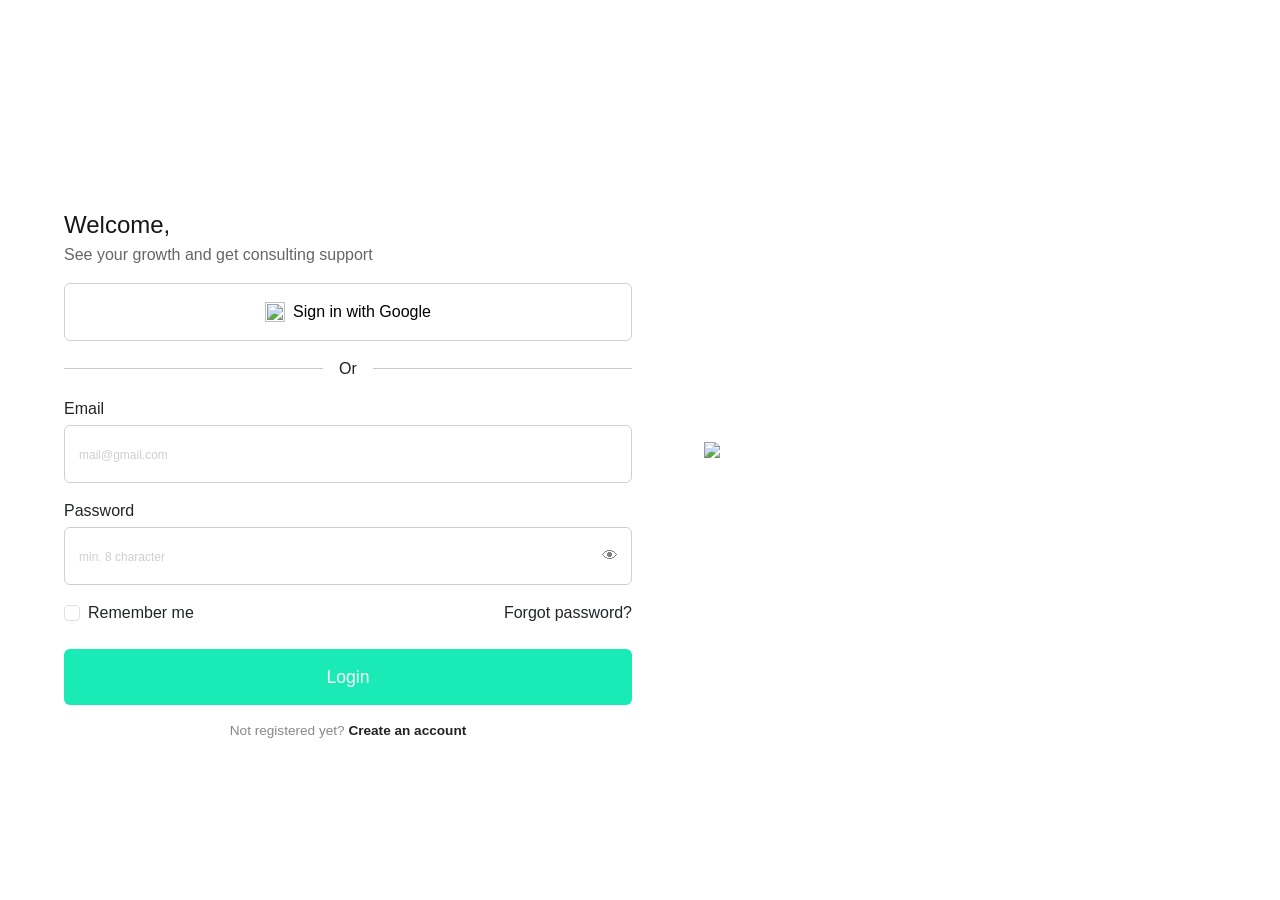
==== index.html @ 7a5b1ac5 "Add files via upload" ====
<!DOCTYPE html>
<html lang="en">
<head>
  <meta charset="UTF-8">
  <meta name="viewport" content="width=device-width, initial-scale=1.0">
  <title>Blazers.io</title>
  <link href="https://cdn.jsdelivr.net/npm/bootstrap@5.3.3/dist/css/bootstrap.min.css" rel="stylesheet">
  <link rel="stylesheet" href="style.css">
  
</head>
<body class="min-vh-100 d-flex align-items-stretch">

  
  <div class="col-md-6 d-flex align-items-center ps-5 ms-3 pe-4">
    <div class="w-100">

      <p class="fs-4 mt-5 mb-0" style="color: #161616;">Welcome,</p>
      <p class="mb-0 fw-normal" style="color: #666666;">See your growth and get consulting support</p>

      <button  class="mt-3 w-100 py-3 d-flex align-items-center justify-content-center gap-2"
        style="font-size:16px; background-color: white; border: 1px solid #CFCFCF; border-radius: 6px;">
        <img src="https://developers.google.com/identity/images/g-logo.png" alt="" style="width:20px; height:20px;">
        Sign in with Google
      </button>

      <div class="d-flex align-items-center py-3">
        <hr class="flex-grow-1 m-0">
        <span class="mx-3" style="font-size:16px;color:#222327;">Or</span>
        <hr class="flex-grow-1 m-0">
      </div>

      <label class="form-label mb-1" style="font: size 16px;">Email</label>
      <input type="email" class="form-control py-3 mb-3" placeholder="mail@gmail.com" style="padding:12px 14px; border:1px solid #CFCFCF ; border-radius:6px;">

      <label class="form-label  mb-1" style="font-size:16px;">Password</label>
      <div class="position-relative mb-3">
        <input type="password" class="form-control py-3 pe-5" placeholder="min. 8 character" style="padding:12px 14px;border:1px solid #CFCFCF;border-radius:6px;">
        <span style="position:absolute;right:14px;top:50%;transform:translateY(-50%);cursor:pointer;color:#828181;font-size:16px;">&#128065;</span>
      </div>

      <div class="d-flex justify-content-between align-items-center mb-4">
        <div class="form-check mb-0">
          <input class="form-check-input" type="checkbox" id="remember">
          <label class="form-check-label" for="remember" style="font-size:16px;">Remember me</label>
        </div>
        <span style="font-size:16px;cursor:pointer;">Forgot password?</span>
      </div>

      <button class="btn w-100" style="background-color:#1AEBB6;color:#fff;height:56px;font-size:1.1rem;font-weight:500;border-radius:6px;">Login</button>

      <p class="text-center mt-3 mb-0" style="font-size:0.85rem;color:#888;">
        Not registered yet?
        <span style="font-weight:700;color:#222;cursor:pointer;">Create an account</span>
      </p>

    </div>
  </div>

  <div class="col-md-6 d-flex p-4">
    <div class="lex-grow-1 d-flex align-items-center justify-content-center p-4">
      <img src="images/Group 168.png" class="img-fluid" alt=" ">
    </div>
  </div>

  <script src="https://cdn.jsdelivr.net/npm/bootstrap@5.3.3/dist/js/bootstrap.bundle.min.js"></script>
</body>
</html>
---- style.css ----
* {
      font-family: 'Open Sans', sans-serif !important;
}


    html, body {
      height: 100%;
      margin: 0;
      overflow-x: hidden;
      background: #fff;
      font-family: 'Open Sans', sans-serif;
      font-weight: 400;
      
    }
 .form-control::placeholder {
         color: #CFCFCF;
          font-size: 12px; 
        }
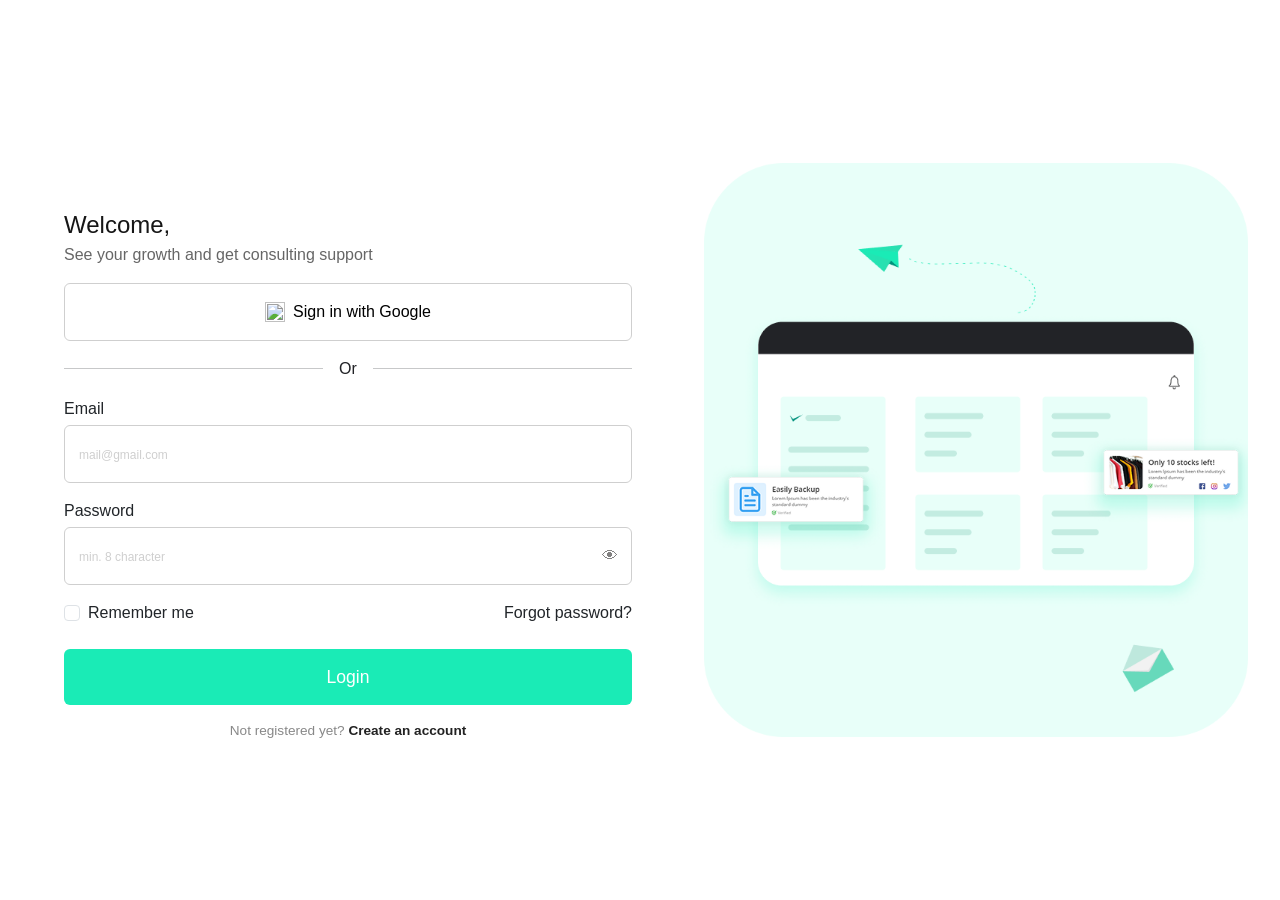
==== commit b11ac938: "tested" ====
--- a/index.html
+++ b/index.html
@@ -1,67 +1,67 @@
-<!DOCTYPE html>
-<html lang="en">
-<head>
-  <meta charset="UTF-8">
-  <meta name="viewport" content="width=device-width, initial-scale=1.0">
-  <title>Blazers.io</title>
-  <link href="https://cdn.jsdelivr.net/npm/bootstrap@5.3.3/dist/css/bootstrap.min.css" rel="stylesheet">
-  <link rel="stylesheet" href="style.css">
-  
-</head>
-<body class="min-vh-100 d-flex align-items-stretch">
-
-  
-  <div class="col-md-6 d-flex align-items-center ps-5 ms-3 pe-4">
-    <div class="w-100">
-
-      <p class="fs-4 mt-5 mb-0" style="color: #161616;">Welcome,</p>
-      <p class="mb-0 fw-normal" style="color: #666666;">See your growth and get consulting support</p>
-
-      <button  class="mt-3 w-100 py-3 d-flex align-items-center justify-content-center gap-2"
-        style="font-size:16px; background-color: white; border: 1px solid #CFCFCF; border-radius: 6px;">
-        <img src="https://developers.google.com/identity/images/g-logo.png" alt="" style="width:20px; height:20px;">
-        Sign in with Google
-      </button>
-
-      <div class="d-flex align-items-center py-3">
-        <hr class="flex-grow-1 m-0">
-        <span class="mx-3" style="font-size:16px;color:#222327;">Or</span>
-        <hr class="flex-grow-1 m-0">
-      </div>
-
-      <label class="form-label mb-1" style="font: size 16px;">Email</label>
-      <input type="email" class="form-control py-3 mb-3" placeholder="mail@gmail.com" style="padding:12px 14px; border:1px solid #CFCFCF ; border-radius:6px;">
-
-      <label class="form-label  mb-1" style="font-size:16px;">Password</label>
-      <div class="position-relative mb-3">
-        <input type="password" class="form-control py-3 pe-5" placeholder="min. 8 character" style="padding:12px 14px;border:1px solid #CFCFCF;border-radius:6px;">
-        <span style="position:absolute;right:14px;top:50%;transform:translateY(-50%);cursor:pointer;color:#828181;font-size:16px;">&#128065;</span>
-      </div>
-
-      <div class="d-flex justify-content-between align-items-center mb-4">
-        <div class="form-check mb-0">
-          <input class="form-check-input" type="checkbox" id="remember">
-          <label class="form-check-label" for="remember" style="font-size:16px;">Remember me</label>
-        </div>
-        <span style="font-size:16px;cursor:pointer;">Forgot password?</span>
-      </div>
-
-      <button class="btn w-100" style="background-color:#1AEBB6;color:#fff;height:56px;font-size:1.1rem;font-weight:500;border-radius:6px;">Login</button>
-
-      <p class="text-center mt-3 mb-0" style="font-size:0.85rem;color:#888;">
-        Not registered yet?
-        <span style="font-weight:700;color:#222;cursor:pointer;">Create an account</span>
-      </p>
-
-    </div>
-  </div>
-
-  <div class="col-md-6 d-flex p-4">
-    <div class="lex-grow-1 d-flex align-items-center justify-content-center p-4">
-      <img src="images/Group 168.png" class="img-fluid" alt=" ">
-    </div>
-  </div>
-
-  <script src="https://cdn.jsdelivr.net/npm/bootstrap@5.3.3/dist/js/bootstrap.bundle.min.js"></script>
-</body>
+<!DOCTYPE html>
+<html lang="en">
+<head>
+  <meta charset="UTF-8">
+  <meta name="viewport" content="width=device-width, initial-scale=1.0">
+  <title>Blazers.io</title>
+  <link href="https://cdn.jsdelivr.net/npm/bootstrap@5.3.3/dist/css/bootstrap.min.css" rel="stylesheet">
+  <link rel="stylesheet" href="style.css">
+  
+</head>
+<body class="min-vh-100 d-flex align-items-stretch">
+
+  
+  <div class="col-md-6 d-flex align-items-center ps-5 ms-3 pe-4">
+    <div class="w-100">
+
+      <p class="fs-4 mt-5 mb-0" style="color: #161616;">Welcome,</p>
+      <p class="mb-0 fw-normal" style="color: #666666;">See your growth and get consulting support</p>
+
+      <button  class="mt-3 w-100 py-3 d-flex align-items-center justify-content-center gap-2"
+        style="font-size:16px; background-color: white; border: 1px solid #CFCFCF; border-radius: 6px;">
+        <img src="https://developers.google.com/identity/images/g-logo.png" alt="" style="width:20px; height:20px;">
+        Sign in with Google
+      </button>
+
+      <div class="d-flex align-items-center py-3">
+        <hr class="flex-grow-1 m-0">
+        <span class="mx-3" style="font-size:16px;color:#222327;">Or</span>
+        <hr class="flex-grow-1 m-0">
+      </div>
+
+      <label class="form-label mb-1" style="font: size 16px;">Email</label>
+      <input type="email" class="form-control py-3 mb-3" placeholder="mail@gmail.com" style="padding:12px 14px; border:1px solid #CFCFCF ; border-radius:6px;">
+
+      <label class="form-label  mb-1" style="font-size:16px;">Password</label>
+      <div class="position-relative mb-3">
+        <input type="password" class="form-control py-3 pe-5" placeholder="min. 8 character" style="padding:12px 14px;border:1px solid #CFCFCF;border-radius:6px;">
+        <span style="position:absolute;right:14px;top:50%;transform:translateY(-50%);cursor:pointer;color:#828181;font-size:16px;">&#128065;</span>
+      </div>
+
+      <div class="d-flex justify-content-between align-items-center mb-4">
+        <div class="form-check mb-0">
+          <input class="form-check-input" type="checkbox" id="remember">
+          <label class="form-check-label" for="remember" style="font-size:16px;">Remember me</label>
+        </div>
+        <span style="font-size:16px;cursor:pointer;">Forgot password?</span>
+      </div>
+
+      <button class="btn w-100" style="background-color:#1AEBB6;color:#fff;height:56px;font-size:1.1rem;font-weight:500;border-radius:6px;">Login</button>
+
+      <p class="text-center mt-3 mb-0" style="font-size:0.85rem;color:#888;">
+        Not registered yet?
+        <span style="font-weight:700;color:#222;cursor:pointer;">Create an account</span>
+      </p>
+
+    </div>
+  </div>
+
+  <div class="col-md-6 d-flex p-4">
+    <div class="lex-grow-1 d-flex align-items-center justify-content-center p-4">
+      <img src="images/Group 168.png" class="img-fluid" alt=" ">
+    </div>
+  </div>
+
+  <script src="https://cdn.jsdelivr.net/npm/bootstrap@5.3.3/dist/js/bootstrap.bundle.min.js"></script>
+</body>
 </html>
--- a/style.css
+++ b/style.css
@@ -1,18 +1,18 @@
-* {
-      font-family: 'Open Sans', sans-serif !important;
-}
-
-
-    html, body {
-      height: 100%;
-      margin: 0;
-      overflow-x: hidden;
-      background: #fff;
-      font-family: 'Open Sans', sans-serif;
-      font-weight: 400;
-      
-    }
- .form-control::placeholder {
-         color: #CFCFCF;
-          font-size: 12px; 
-        }
+* {
+      font-family: 'Open Sans', sans-serif !important;
+}
+
+
+    html, body {
+      height: 100%;
+      margin: 0;
+      overflow-x: hidden;
+      background: #fff;
+      font-family: 'Open Sans', sans-serif;
+      font-weight: 400;
+      
+    }
+ .form-control::placeholder {
+         color: #CFCFCF;
+          font-size: 12px; 
+        }
